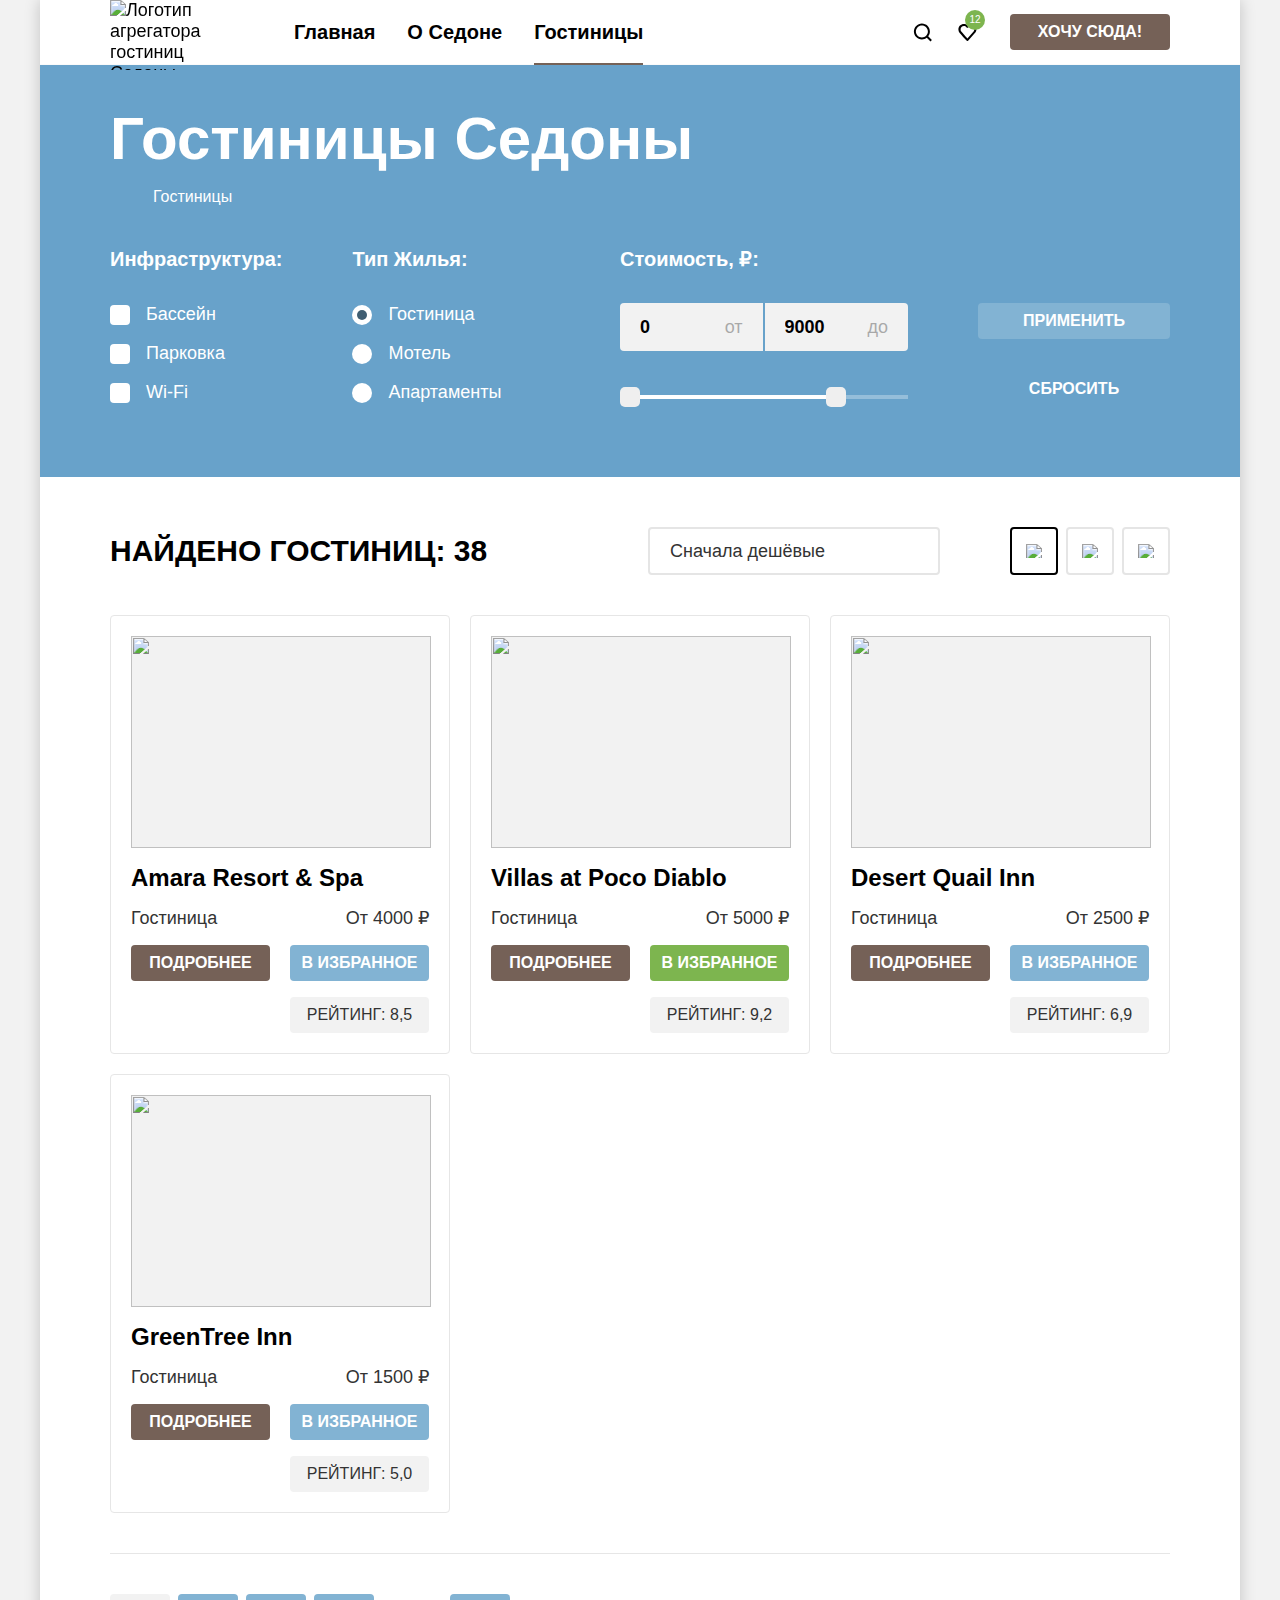
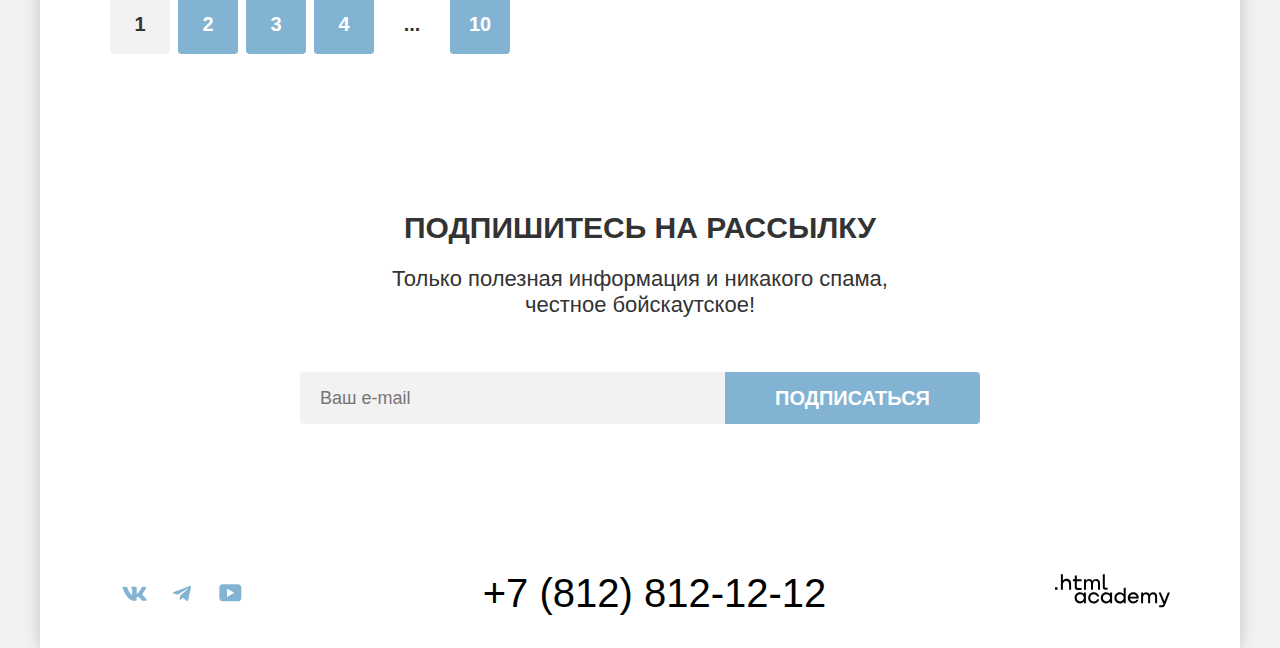
==== catalog.html @ 4d386580 "Add files via upload" ====
<!DOCTYPE html>
<html lang="ru">
  <head>
    <meta charset="utf-8">
    <title>HTML Academy: Седона</title>

    <link rel="icon" href="img/favicon"> <!-- 32×32 -->
    
    <link rel="stylesheet" href="style.css">
  </head>
  <body>

    <div class="page">

      <header class="page-header" data-test="header">

        <div class="container">
          <div class="line">

            <a class="logo link" href="#">
              <img class="logo-image" src="img/logo.svg" alt="Логотип агрегатора гостиниц Седоны." width="140" height="70">
            </a>

            <nav class="navigation">
              <ul class="navigation-list list navigation-list--menu">
                <li class="navigation-list__item">
                  <a class="navigation-list__link link" href="index.html">Главная</a>
                </li>
                <li class="navigation-list__item">
                  <a class="navigation-list__link link" href="index.html#advantages">О Седоне</a>
                </li>
                <li class="navigation-list__item">
                  <a class="navigation-list__link link is-current">Гостиницы</a>
                </li>
              </ul>
              <ul class="navigation-list list navigation-list--user">
                <li class="navigation-list__item">
                  <a class="navigation-list__link navigation-list__link--search link" href="#">
                    <svg xmlns="http://www.w3.org/2000/svg" width="21" height="20" fill="none" viewBox="0 0 21 20"><path fill="currentColor" d="m19.893 18.008-3.7-3.68c1-1.292 1.7-2.983 1.7-4.872 0-4.376-3.6-7.956-8-7.956s-8 3.68-8 8.055c0 4.376 3.6 7.956 8 7.956 1.8 0 3.5-.597 4.9-1.69l3.7 3.679 1.4-1.492Zm-10-2.486c-3.3 0-6-2.685-6-5.967 0-3.282 2.7-5.967 6-5.967s6 2.685 6 5.967c0 3.282-2.7 5.967-6 5.967Z"/></svg>
                    <span class="visually-hidden">
                      Поиск
                    </span>
                  </a>
                </li>
                <li class="navigation-list__item">
                  <a class="navigation-list__link navigation-list__link--favorite link" href="#">
                    <svg xmlns="http://www.w3.org/2000/svg" width="21" height="20" fill="none" viewBox="0 0 21 20"><path fill="currentColor" d="M10.293 19c-.3 0-.6-.1-.8-.4-5.4-6.1-6.7-7.5-7-7.9-.7-.9-1.1-2.1-1.1-3.3 0-3 2.4-5.4 5.5-5.4 1.3 0 2.5.5 3.5 1.3 1-.8 2.3-1.3 3.5-1.3 3 0 5.5 2.4 5.5 5.4 0 1.3-.5 2.5-1.3 3.4l-7 7.9c-.2.2-.4.3-.8.3Zm-6-9.5c.3.4 3.5 4 6.1 6.9l6.2-7c.5-.5.7-1.2.7-2 0-1.8-1.5-3.3-3.3-3.3-1 0-2 .5-2.7 1.3-.3.3-.6.4-.9.4-.3 0-.6-.2-.8-.4-.7-.8-1.7-1.3-2.7-1.3-1.8 0-3.3 1.5-3.3 3.3-.1.9.3 1.6.7 2.1-.1 0-.1 0 0 0Z"/></svg>
                    <span class="visually-hidden">
                      Избранное
                    </span>
                    <span class="count">12</span>
                  </a>
                </li>
              </ul>
              <div class="navigation-button">
                <a class="navigation-button__link button button--small button--color-primary" href="#modal">Хочу сюда!</a>
              </div>
            </nav>

          </div>
        </div>

      </header>

      <main class="inner-page" data-test="main">

        <section class="filter">

          <div class="container">
            <div class="line">

              <header class="filter-header">
                <h1 class="filter-header__title title">Гостиницы Седоны</h1>
                <ol class="filter-header__breadcrumbs breadcrumbs-list list">
                  <li class="breadcrumbs-list__item">
                    <a class="breadcrumbs-list__link breadcrumbs-list__link--home link" href="index.html">
                      <span class="visually-hidden">На главную</span>
                    </a>
                  </li>
                  <li class="breadcrumbs-list__item">
                    <a class="breadcrumbs-list__link link is-current">Гостиницы</a>
                  </li>
                </ol>
              </header>

              <form class="filter-form" action="https://echo.htmlacademy.ru/" method="post" data-test="filter">

                <fieldset class="filter-form__group filter-form__group--box">
                  <legend class="filter-form__title">Инфраструктура:</legend>
                  <ul class="filter-form__list list">
                    <li class="filter-form__item">
                      <label class="filter-form__label">
                        <input class="checkbox visually-hidden" type="checkbox" name="pool" checked>
                        <span class="checkbox-mark mark"></span>
                        <span class="checkbox-text">Бассейн</span>
                      </label>
                    </li>
                    <li class="filter-form__item">
                      <label class="filter-form__label">
                        <input class="checkbox visually-hidden" type="checkbox" name="parking" checked>
                        <span class="checkbox-mark mark"></span>
                        <span class="checkbox-text">Парковка</span>
                      </label>
                    </li>
                    <li class="filter-form__item">
                      <label class="filter-form__label">
                        <input class="checkbox visually-hidden" type="checkbox" name="wifi">
                        <span class="checkbox-mark mark"></span>
                        <span class="checkbox-text">Wi-Fi</span>
                      </label>
                    </li>
                  </ul>
                </fieldset>

                <fieldset class="filter-form__group filter-form__group--radio">
                  <legend class="filter-form__title">Тип Жилья:</legend>
                  <ul class="filter-form__list list">
                    <li class="filter-form__item">
                      <label class="filter-form__label">
                        <input class="radio visually-hidden" type="radio" name="hotel-type" value="hotel" checked>
                        <span class="radio-mark mark"></span>
                        <span class="radio-text">Гостиница</span>
                      </label>
                    </li>
                    <li class="filter-form__item">
                      <label class="filter-form__label">
                        <input class="radio visually-hidden" type="radio" name="hotel-type" value="motel">
                        <span class="radio-mark mark"></span>
                        <span class="radio-text">Мотель</span>
                      </label>
                    </li>
                    <li class="filter-form__item">
                      <label class="filter-form__label">
                        <input class="radio visually-hidden" type="radio" name="hotel-type" value="apartaments">
                        <span class="radio-mark mark"></span>
                        <span class="radio-text">Апартаменты</span>
                      </label>
                    </li>
                  </ul>
                </fieldset>

                <fieldset class="filter-form__group filter-form__group--price">
                  <legend class="filter-form__title">Стоимость, ₽:</legend>
                  <div class="filter-form__range range">
                    <div class="range-inputs">
                      <label class="range-inputs__label range-inputs__label--min">
                        <input class="input" type="text" name="min" value="0" placeholder="от">
                        <span>от</span>
                      </label>
                      <label class="range-inputs__label range-inputs__label--max">
                        <input class="input" type="text" name="max" value="9000">
                        <span>до</span>
                      </label>
                    </div>
                    <div class="range-scale">
                      <div class="range-scale__bar" style="left: 0; width: 226px;">
                        <button class="range-scale__toggle button range-scale__toggle--min" type="button">
                          <span class="visually-hidden">Изменить минимальную цену</span>
                        </button>
                        <button class="range-scale__toggle button range-scale__toggle--max" type="button">
                          <span class="visually-hidden">Изменить максимальную цену</span>
                        </button>
                      </div>
                    </div>
                  </div>
                </fieldset>

                <div class="filter-form__buttons">
                  <button class="submit button button--small button--color-accent" type="submit">Применить</button>
                  <button class="reset button button--small button--color-transparent" type="reset">Сбросить</button>
                </div>

              </form>

            </div>
          </div>

        </section>

        <section class="catalog" data-test="catalog">

          <div class="container">
            <div class="line">

              <header class="catalog-header">
                <h2 class="catalog-header__title title">Найдено гостиниц: <output>38</output></h2>
                <select class="catalog-header__sorting select" name="sorting" id="sorting">
                  <option value="cheap" label="Сначала дешёвые">Сначала дешёвые</option>
                  <option value="expensive" label="Сначала дорогие">Сначала дорогие</option>
                </select>
                <ul class="catalog-header__view view-list list">
                  <li class="view-list__item view-list__item--grid">
                    <a class="view-list__button is-current" href="#">
                      <img src="img/grid-mode.svg" alt="Сетка." width="16" height="14">
                      <span class="visually-hidden">Показать сетку</span>
                    </a>
                  </li>
                  <li class="view-list__item view-list__item--column">
                    <a class="view-list__button" href="#">
                      <img src="img/column-mode.svg" alt="Колонка." width="16" height="14">
                      <span class="visually-hidden">Показать колонку</span>
                    </a>
                  </li>
                  <li class="view-list__item view-list__item--listing">
                    <a class="view-list__button" href="#">
                      <img src="img/list-mode.svg" alt="Список." width="16" height="14">
                      <span class="visually-hidden">Показать список</span>
                    </a>
                  </li>
                </ul>
              </header>

              <ul class="catalog-product list">
                <li class="catalog-product__item">
                  <article class="catalog-product__card card">
                    <a class="card-link link" href="#">
                      <img class="card-link__image" src="img/hotel-1.jpg" alt="" width="300" height="212">
                      <h3 class="card-link__title title">Amara Resort & Spa</h3>
                    </a>
                    <div class="card-info">
                      <span class="card-info__text">Гостиница</span>
                      <b class="card-info__price">От 4000 ₽</b>
                    </div>
                    <div class="card-buttons">
                      <a class="card-buttons__link button button--small button--color-primary" href="#">Подробнее</a>
                      <button class="card-buttons__favorite button button--small button--color-accent">В избранное</button>
                      <div class="card-buttons__stars stars-4">
                      </div>
                      <span class="card-buttons__rating button">Рейтинг: 8,5</span>
                    </div>
                  </article>
                </li>
                <li class="catalog-product__item">
                  <article class="catalog-product__card card">
                    <a class="card-link link" href="#">
                      <img class="card-link__image" src="img/hotel-2.jpg" alt="" width="300" height="212">
                      <h3 class="card-link__title title">Villas at Poco Diablo</h3>
                    </a>
                    <div class="card-info">
                      <span class="card-info__text">Гостиница</span>
                      <b class="card-info__price">От 5000 ₽</b>
                    </div>
                    <div class="card-buttons">
                      <a class="card-buttons__link button button--small button--color-primary" href="#">Подробнее</a>
                      <button class="card-buttons__favorite button button--small button--color-accent is-current">В избранное</button>
                      <div class="card-buttons__stars stars-4">
                      </div>
                      <span class="card-buttons__rating button">Рейтинг: 9,2</span>
                    </div>
                  </article>
                </li>
                <li class="catalog-product__item">
                  <article class="catalog-product__card card">
                    <a class="card-link link" href="#">
                      <img class="card-link__image" src="img/hotel-3.jpg" alt="" width="300" height="212">
                      <h3 class="card-link__title title">Desert Quail Inn</h3>
                    </a>
                    <div class="card-info">
                      <span class="card-info__text">Гостиница</span>
                      <b class="card-info__price">От 2500 ₽</b>
                    </div>
                    <div class="card-buttons">
                      <a class="card-buttons__link button button--small button--color-primary" href="#">Подробнее</a>
                      <button class="card-buttons__favorite button button--small button--color-accent">В избранное</button>
                      <div class="card-buttons__stars stars-3">
                      </div>
                      <span class="card-buttons__rating button">Рейтинг: 6,9</span>
                    </div>
                  </article>
                </li>
                <li class="catalog-product__item">
                  <article class="catalog-product__card card">
                    <a class="card-link link" href="#">
                      <img class="card-link__image" src="img/hotel-4.jpg" alt="" width="300" height="212">
                      <h3 class="card-link__title title">GreenTree Inn</h3>
                    </a>
                    <div class="card-info">
                      <span class="card-info__text">Гостиница</span>
                      <b class="card-info__price">От 1500 ₽</b>
                    </div>
                    <div class="card-buttons">
                      <a class="card-buttons__link button button--small button--color-primary" href="#">Подробнее</a>
                      <button class="card-buttons__favorite button button--small button--color-accent">В избранное</button>
                      <div class="card-buttons__stars stars-2">
                      </div>
                      <span class="card-buttons__rating button">Рейтинг: 5,0</span>
                    </div>
                  </article>
                </li>
              </ul>

              <footer class="pagination">
                <ul class="pagination-list list">
                  <li class="pagination-list__item">
                    <a class="pagination-list__link button button--color-accent is-current">1</a>
                  </li>
                  <li class="pagination-list__item">
                    <a class="pagination-list__link button button--color-accent" href="#">2</a>
                  </li>
                  <li class="pagination-list__item">
                    <a class="pagination-list__link button button--color-accent" href="#">3</a>
                  </li>
                  <li class="pagination-list__item">
                    <a class="pagination-list__link button button--color-accent" href="#">4</a>
                  </li>
                  <li class="pagination-list__item">
                    <a class="pagination-list__link button button--color-accent is-more" href="#">...</a>
                  </li>
                  <li class="pagination-list__item">
                    <a class="pagination-list__link button button--color-accent" href="#">10</a>
                  </li>
                </ul>
              </footer>

            </div>
          </div>

        </section>

        <section class="subscribe" data-test="subscribe">

          <div class="container">
            <div class="line">

              <div class="wrapper-text">
                <div class="subscribe-text">
                  <h2 class="subscribe-text__title title section-title">Подпишитесь на рассылку</h2>
                  <p class="subscribe-text__description section-description">Только полезная информация и никакого спама,<span class="custom-br"></span>честное бойскаутское!</p>
                </div>
                <form class="subscribe-form" action="https://echo.htmlacademy.ru/" method="post">
                  <label class="subscribe-form__label">
                    <input class="subscribe-form__input input" type="email" name="email" placeholder="Ваш e-mail" required>
                  </label>
                  <button class="subscribe-form__button button button--big button--color-accent" type="submit">Подписаться</button>
                </form>
              </div>

            </div>
          </div>

        </section>

      </main>

      <footer class="page-footer" data-test="footer">

        <div class="container">
          <div class="line">

            <div class="social">
              <ul class="social-list list">
                <li class="social-list__item">
                  <a class="social-list__link link" href="#">
                    <svg xmlns="http://www.w3.org/2000/svg" width="25" height="15" fill="none" viewBox="0 0 25 15"><path fill="currentColor" fill-rule="evenodd" d="M24.116 1.804c.166-.546 0-.948-.795-.948h-2.625c-.668 0-.976.347-1.143.73 0 0-1.335 3.196-3.226 5.272-.612.602-.89.793-1.224.793-.167 0-.418-.19-.418-.738V1.804c0-.656-.184-.948-.74-.948H9.817c-.417 0-.668.304-.668.593 0 .621.946.765 1.043 2.513V7.76c0 .833-.153.984-.487.984-.89 0-3.055-3.21-4.34-6.885-.249-.715-.5-1.003-1.172-1.003H1.566c-.75 0-.9.347-.9.73 0 .682.89 4.07 4.145 8.551 2.17 3.06 5.225 4.72 8.008 4.72 1.67 0 1.875-.369 1.875-1.004V11.54c0-.737.158-.884.687-.884.39 0 1.057.192 2.615 1.667 1.78 1.75 2.073 2.533 3.075 2.533h2.625c.75 0 1.126-.368.91-1.096-.238-.724-1.088-1.775-2.215-3.022-.612-.71-1.53-1.475-1.809-1.858-.389-.49-.278-.71 0-1.147 0 0 3.2-4.426 3.533-5.929h.001Z" clip-rule="evenodd"/></svg>
                    <span class="visually-hidden">Вконтакте</span>
                  </a>
                </li>
                <li class="social-list__item">
                  <a class="social-list__link link" href="#">
                    <svg xmlns="http://www.w3.org/2000/svg" width="18" height="16" fill="none" viewBox="0 0 18 16"><path fill="currentColor" d="M16.785.956.84 7.104C-.248 7.541-.24 8.148.64 8.42l4.094 1.277 9.472-5.976c.448-.272.857-.126.52.173l-7.673 6.925H7.05l.002.001-.283 4.22c.414 0 .597-.19.829-.414l1.988-1.934 4.136 3.055c.762.42 1.31.205 1.5-.706l2.715-12.795c.278-1.114-.425-1.618-1.153-1.29Z"/></svg>
                    <span class="visually-hidden">Телеграм</span>
                  </a>
                </li>
                <li class="social-list__item">
                  <a class="social-list__link link" href="#">
                    <svg xmlns="http://www.w3.org/2000/svg" width="23" height="18" fill="none" viewBox="0 0 23 18"><path fill="currentColor" d="M18.94.356H3.507C1.647.356.333 1.95.333 3.756V13.85c0 1.913 1.314 3.506 3.174 3.506H19.16c1.642 0 3.174-1.593 3.174-3.4v-10.2c-.219-1.806-1.532-3.4-3.393-3.4ZM7.995 12.894V4.819l7.333 4.037-7.333 4.038Z"/></svg>
                    <span class="visually-hidden">Youtube</span>
                  </a>
                </li>
              </ul>
            </div>

            <div class="contacts">
              <address class="contacts-address">
                <a class="contacts-address__phone link" href="tel:+78128121212">+7 (812) 812-12-12</a>
              </address>
            </div>

            <div class="footer-logo">
              <a class="footer-logo__link link" href="https://htmlacademy.ru/" aria-label="Ссылка на сайт Академии.">
                <svg xmlns="http://www.w3.org/2000/svg" class="footer-logo__image" width="115" height="34" fill="none" viewBox="0 0 115 34"><path fill="currentColor" d="M0 13.256v2.6h2.5v-2.6H0Zm11.6-8.4c-1.6 0-2.8.7-3.6 1.7h-.1v-6.2h-2v15.5h2v-5.3c0-2.1 1.3-3.6 3.3-3.6 1.8 0 2.9 1.4 2.9 3.2v5.7h2v-6.1c.1-3-1.8-4.9-4.5-4.9Zm15 .3h-4.8v-3.7h-2v3.8h-1.9v2h1.9v6c0 1.7 1 2.7 2.7 2.7h4.1v-2h-3.7c-.7 0-1.1-.4-1.1-1.1v-5.7h4.8v-2Zm14.5-.2c-1.6 0-2.9.8-3.5 2.1h-.1c-.6-1.2-1.8-2.1-3.4-2.1-1.4 0-2.5.8-3.1 1.8h-.1v-1.6H29v10.6h2v-5.4c0-2 1-3.5 2.6-3.5 1.5 0 2.4 1 2.4 2.6v6.3h2v-5.6c0-2.4 1.4-3.3 2.6-3.3 1.5 0 2.4 1 2.4 2.6v6.3h2v-6.5c.1-2.5-1.4-4.3-3.9-4.3Zm6.7 8.1c0 1.7 1 2.7 2.8 2.7h2v-2h-1.7c-.7 0-1.1-.4-1.1-1.1V.356h-2v12.7Zm-18.9 7c-.9-1.1-2.2-1.8-3.9-1.8-3.1 0-5.4 2.3-5.4 5.6s2.3 5.6 5.4 5.6c1.8 0 3-.8 3.8-1.9h.1v1.6h2v-10.6h-2v1.5Zm-3.6 7.4c-2.2 0-3.6-1.6-3.6-3.6s1.4-3.6 3.6-3.6 3.6 1.6 3.6 3.6c0 1.9-1.4 3.6-3.6 3.6Zm18.9-5.1c-.5-2.4-2.6-4.1-5.4-4.1-3.4 0-5.6 2.5-5.6 5.6 0 3.1 2.2 5.6 5.6 5.6 2.8 0 4.9-1.8 5.4-4.2h-2.1c-.4 1.3-1.7 2.3-3.3 2.3-2.2 0-3.6-1.6-3.6-3.6s1.4-3.6 3.6-3.6c1.6 0 2.8 1 3.3 2.2h2.1v-.2Zm10.9-2.3c-.9-1.1-2.2-1.8-3.9-1.8-3.1 0-5.4 2.3-5.4 5.6s2.3 5.6 5.4 5.6c1.8 0 3-.8 3.8-1.9h.1v1.6h2v-10.6h-2v1.5Zm-3.6 7.4c-2.2 0-3.6-1.6-3.6-3.6s1.4-3.6 3.6-3.6 3.6 1.6 3.6 3.6c0 1.9-1.5 3.6-3.6 3.6Zm17.2-7.3c-.9-1.1-2.2-1.9-3.9-1.9-3.1 0-5.4 2.3-5.4 5.6s2.2 5.6 5.4 5.6c1.7 0 3-.8 3.8-1.8h.1v1.5h2v-15.4h-2v6.4Zm-3.6 7.3c-2.2 0-3.6-1.6-3.6-3.6s1.4-3.6 3.6-3.6 3.6 1.6 3.6 3.6c-.1 2-1.5 3.6-3.6 3.6Zm13.2-9.2c-3.3 0-5.5 2.5-5.5 5.6 0 3 2.1 5.6 5.5 5.6 2.5 0 4.5-1.3 5.2-3.6h-2.1c-.5 1-1.6 1.6-3 1.6-1.9 0-3.3-1.3-3.4-2.9h8.8c.2-3.6-2-6.3-5.5-6.3Zm0 1.9c1.7 0 3 1 3.3 2.6h-6.5c.3-1.5 1.5-2.6 3.2-2.6Zm19.9-1.9c-1.6 0-2.9.8-3.6 2h-.1c-.6-1.2-1.8-2-3.4-2-1.4 0-2.5.7-3.1 1.8v-1.5h-1.9v10.6h2v-5.4c0-2 1-3.4 2.6-3.5 1.5 0 2.4 1 2.4 2.6v6.3h2v-5.6c0-2.4 1.4-3.3 2.6-3.3 1.5 0 2.4 1 2.4 2.6v6.3h2v-6.5c.1-2.6-1.4-4.4-3.9-4.4Zm11.2 9.1-3.6-8.9h-2.2l4.8 11.6c-.3.9-.7 1.2-1.7 1.2h-2.5v2h2.5c1.8 0 2.8-.8 3.5-2.6l4.7-12.2h-2.1l-3.4 8.9Z"/></svg>
              </a>
            </div>

          </div>
        </div>

      </footer>
<div class="modal-container" id="modal">
        <div class="modal modal-search" data-test="modal">

          <section class="modal-content">
            <h2 class="modal-content__title section-title">Поиск гостиницы в Седоне</h2>
            <form class="modal-content__form" action="https://echo.htmlacademy.ru/" method="post">
              <div class="modal-content__field modal-content__field--date field-group">
                <label class="field-group__label" for="date-start">Дата Заезда:</label>
                <div class="field-group__input">
                  <input id="date-start" class="input input--date" type="text" name="date-start" placeholder="Укажите дату" value="27 апреля 2020">
                  <span class="alert alert--error">Мы не можем отправить вас в прошлое.</span>
                </div>
              </div>
              <div class="modal-content__field modal-content__field--date field-group">
                <label class="field-group__label" for="date-end">Дата Выезда:</label>
                <div class="field-group__input">
                  <input id="date-end" class="input input--date" type="text" name="date-end" placeholder="Укажите дату" value="1 сентября 2021">
                  <span class="alert">На эти даты есть свободные номера. Пока есть.</span>
                </div>
              </div>
              <div class="modal-content__field field-group">
                <label class="field-group__label" for="older">Взрослые:</label>
                <div class="field-group__input field-group__input--quantity">
                  <button class="quantity-button button quantity-button--less" type="button">
                    <span class="visually-hidden">Уменьшить количество взрослых</span>
                    <svg xmlns="http://www.w3.org/2000/svg" width="20" height="20" fill="none" viewBox="0 0 20 20"><path fill="currentColor" d="M3 9v2h14V9H3Z"/></svg>
                  </button>
                  <input id="older" class="modal-content__input input input--number" type="number" name="older" value="2" max="99">
                  <button class="quantity-button button quantity-button--more" type="button">
                    <span class="visually-hidden">Добавить взрослого</span>
                    <svg xmlns="http://www.w3.org/2000/svg" width="20" height="20" fill="none" viewBox="0 0 20 20"><path fill="currentColor" d="M17 9h-6V3H9v6H3v2h6v6h2v-6h6V9Z"/></svg>
                  </button>
                </div>
              </div>
              <div class="modal-content__field field-group">
                <div class="field-group__wrapper">
                  <label class="field-group__label" for="children">Дети:</label>
                  <span class="field-group__tooltip tooltip">
                    <button class="tooltip-button button" type="button" aria-labelledby="tooltip-label-date">
                      <svg xmlns="http://www.w3.org/2000/svg" width="26" height="26" fill="none" viewBox="0 0 26 26"><circle cx="13.22" cy="13" r="13" fill="#83B3D3"/><path fill="#fff" fill-rule="evenodd" d="M12.22 7h2v2h-2V7Zm2 12h-2v-9h2v9Z" clip-rule="evenodd"/></svg>
                    </button>
                    <span class="tooltip-text" role="tooltip" id="tooltip-label-date">Укажите количество детей, которые будут с вами, возраст которых от 6 до 18 лет. Дети до 6 лет размещаются бесплатно.</span>
                  </span>
                </div>
                <div class="field-group__input field-group__input--quantity">
                  <button class="quantity-button button quantity-button--less" type="button">
                    <span class="visually-hidden">Уменьшить количество детей</span>
                    <svg xmlns="http://www.w3.org/2000/svg" width="20" height="20" fill="none" viewBox="0 0 20 20"><path fill="currentColor" d="M3 9v2h14V9H3Z"/></svg>
                  </button>
                  <input id="children" class="modal-content__input input input--number" type="number" name="children" value="2" max="99">
                  <button class="quantity-button button quantity-button--more" type="button">
                    <span class="visually-hidden">Добавить ребёнка</span>
                    <svg xmlns="http://www.w3.org/2000/svg" width="20" height="20" fill="none" viewBox="0 0 20 20"><path fill="currentColor" d="M17 9h-6V3H9v6H3v2h6v6h2v-6h6V9Z"/></svg>
                  </button>
                </div>
              </div>
              <button class="modal-content__button button button--small button--color-accent">Найти</button>
            </form>
          </section>

          <button class="modal-close button">
            <span class="visually-hidden">Закрыть модальное окно</span>
            <svg xmlns="http://www.w3.org/2000/svg" width="20" height="20" fill="none" viewBox="0 0 20 20"><path fill="#000" d="M17.71 4.783 16.418 3.49 10.71 9.198 5.002 3.491 3.71 4.783l5.708 5.708-5.708 5.707 1.292 1.293 5.708-5.708 5.708 5.708 1.292-1.293-5.708-5.707 5.708-5.708Z"/></svg>
          </button>

        </div>
      </div>

    </div>

      
   </body>
</html>
---- style.css ----
@font-face {
  font-family: "PT-Sans";
  font-style: normal;
  font-weight: 400;
  src: url(fonts/ptsans-400.woff2);
  font-display: swap;
}
@font-face {
  font-family: "PT-Sans";
  font-style: normal;
  font-weight: 700;
  src: url(fonts/ptsans-700.woff2);
  font-display: swap;
}



*,
::before,
::after {
  box-sizing: border-box;
}

.link:focus-visible,
.button:focus-visible,
.filter-form__label:focus-within .mark,
.input:focus-visible,
.quantity-button:focus-visible svg {
  outline: 3px solid #83B3D3;
}

html, body {
  height: 100%;
}

body {
  display: flex;
  flex-direction: column;
  margin: 0;
  font-family: "PT-Sans", Helvetica, sans-serif;
  font-style: normal;
  font-size: 18px;
  font-weight: 400;
  line-height: 21px;
  color: #333;
  background-color: #f2f2f2;
}

.link {
  text-decoration: none;
  color: #000;
}

.link.is-current {
  pointer-events: none;
}

img {
  display: block;
}

.list {
  margin: 0;
  padding: 0;
  list-style: none;
}

.title {
  color: #000;
  margin: 0;
}

.section-title {
  font-size: 30px;
  line-height: 36px;
  text-transform: uppercase;
  margin-bottom: 20px;
}

.custom-br {
  display: block;
}

.button {
  display: inline-flex;
  justify-content: center;
  align-items: center;
  font-family: inherit;
  font-weight: 700;
  text-transform: uppercase;
  text-decoration: none;
  text-align: center;
  border-radius: 4px;
  padding-top: 8px;
  padding-bottom: 8px;
  border: 0;
  color: #fff;
  cursor: pointer;
}

.button--small {
  font-size: 16px;
  line-height: 20px;
}

.button--big {
  font-size: 20px;
  line-height: 36px;
  padding-left: 50px;
  padding-right: 50px;
}

.button--color-primary {
  background-color: #756157;
}

.button--color-primary:focus-visible {
  background-color: #615048;
}

.button--color-primary:hover {
  background-color: #615048;
}

.button--color-primary:active {
  background-color: #756157;
  color: rgba(255, 255, 255, .3);
}

.button--color-accent {
  background-color: #82B3D3;
}

.button--color-accent:focus-visible {
  background-color: #68A2CA;
}

.button--color-accent:hover {
  background-color: #68A2CA;
}

.button--color-accent:active {
  background-color: #82B3D3;
  color: rgba(255, 255, 255, .3);
}

.button:disabled {
  background-color: #e5e5e5;
}

.input,
.select {
  font-family: inherit;
  font-style: normal;
  font-size: 18px;
  padding: 0 20px;
}

.input {
  border: 0;
  border-radius: 4px;
  background-color: #f2f2f2;
}

.input:focus-visible {
  background-color: #e6e6e6;
}

.input:hover {
  background-color: #e6e6e6;
}

.select {
  appearance: none;
  height: 48px;
  min-width: 292px;
  padding-right: 52px;
  border: 2px solid #e5e5e5;
  border-radius: 4px;
  background-color: transparent;
  background-image: url("img/arrow-down.svg");
  background-repeat: no-repeat;
  background-position: calc(100% - 20px) center;
  color: #333;
}

.visually-hidden {
  position: absolute;
  width: 1px;
  height: 1px;
  margin: -1px;
  padding: 0;
  overflow: hidden;
  border: 0;
  clip: rect(0 0 0 0);
}

.page {
  width: 1200px;
  margin: 0 auto;
  box-shadow: 0 0 15px 0 rgba(0, 0, 0, 0.20);
}

.main-page, .inner-page {
  flex-grow: 1;
}

.container {
  width: 1090px;
  margin: 0 auto;
  padding: 0 15px;
}

.line {
  display: flex;
  flex-direction: column;
}

.page-header, .main-page,
.inner-page, .page-footer {
  background-color: #fff;
}

.page-header {
  position: sticky;
  top: 0;
  z-index: 1;
  border-bottom: 1px solid #fafafa;
}

.wrapper-text {
  width: 680px;
  margin: auto;
  padding: 70px 0;
  text-align: center;
}

.section-description {
  font-size: 22px;
  line-height: 26px;
  margin: 0;
}



.page-header .line {
  flex-direction: row;
}

.logo {
  flex: 0 0 140px;
  height: 64px;
  margin-right: 28px;
  z-index: 1;
}

.navigation {
  display: flex;
  flex: 1 1 auto;
}

.navigation-list {
  display: flex;
  flex-wrap: wrap;
}

.navigation-list__link {
  display: block;
  position: relative;
  padding: 20px 16px;
  font-size: 20px;
  font-weight: 700;
  line-height: 24px;
}

.navigation-list--menu .link::after {
  content: "";
  display: block;
  position: absolute;
  left: 0;
  right: 0;
  bottom: -1px;
  height: 2px;
  margin: 0 16px;
  background-color: transparent;
  z-index: 1;
}

.navigation-list__link:hover {
  color: #756257;
}

 .navigation-list--menu .link:hover::after {
  background-color: #756257;
}

.navigation-list__link.is-current::after {
  background-color: #756257;
}

.navigation-list--user {
  justify-content: flex-end;
  flex: 1 0 135px;
  max-width: 135px;
  margin-right: 20px;
  margin-left: auto;
}

.navigation-list--user .navigation-list__link {
  display: inline-flex;
  padding: 22px 12px;
}

.navigation-list__link--search:hover,
.navigation-list__link--favorite:hover {
  color: #615048;
}

.navigation-list__link--search:active,
.navigation-list__link--favorite:active {
  color: rgba(117, 97, 87, 0.3);
}

.count {
  position: absolute;
  top: 10px;
  left: 20px;
  min-width: 20px;
  height: 20px;
  font-size: 10px;
  line-height: 20px;
  font-weight: 400;
  text-align: center;
  padding: 0 2px;
  color: #fff;
  background-color: #7db54f;
  border-radius: 20px;
  white-space: nowrap;
  text-overflow: ellipsis;
  overflow: hidden;
}

.navigation-button {
  display: flex;
  flex-direction: column;
  flex: 0 0 160px;
  gap: 14px;
  padding: 14px 0;
}
.navigation-button__link {
  width: 160px;
}



.hero {
  position: relative;
}

.hero::after {
  content: "";
  display: block;
  position: absolute;
  bottom: 0;
  height: 57px;
  width: 100%;
  background-image: url("img/divider.svg");
}

.hero-welcome {
  padding-top: 50px;
  padding-bottom: 82px;
}

.hero-welcome {
  background-color: #81B3D3;
  background-image: url("img/hero-bg.jpg");
  background-size: cover;
  background-position: center;
  background-repeat: no-repeat;
}

.hero-welcome__img {
  margin: 0 auto;
}



.advantages-text {
  margin-bottom: 20px;
}

.advantages-text__title {
  margin-bottom: 25px;
}

.advantages-grid__list {
  display: grid;
  grid-template-columns: repeat(3, 400px);
}

.advantages-grid__item {
  background-color: rgba(131, 179, 211, 0.12);
}

.advantages-grid__item:nth-child(4n+3) {
  background-color: rgba(131, 179, 211, 0.20);
}

.advantages-grid__item .wrapper {
  width: 230px;
  text-align: center;
}

.advantages-grid__text {
  display: flex;
  justify-content: center;
  align-items: center;
  width: 400px;
  min-height: 385px;
  height: 100%;
  padding: 75px 0;
}

.advantages-grid__title {
  font-size: 24px;
  line-height: 28px;
  text-transform: uppercase;
  margin-bottom: 30px;
}

.advantages-grid__description {
  margin: 0;
}

.advantages-grid__description::before {
  content: "";
  display: block;
  position: relative;
  height: 2px;
  width: 60px;
  margin: 30px auto;
  background-color: #000;
  opacity: .3;
}

.advantages-grid__item--image {
  grid-column: 1 / -1;
  display: flex;
  flex-wrap: wrap;
  background-color: #82B3D3;
  color: #fff;
}

.advantages-grid__item--reverse {
  flex-direction: row-reverse;
}

.advantages-grid__item--image .advantages-grid__title {
  color: #fff;
}

.advantages-grid__item--image .advantages-grid__description::before {
  background-color: #fff;
}

.advantages-grid__item--image img {
  object-fit: cover;
  margin: auto 0;
  min-height: 100%;
}



.advantages-slogan .wrapper-text {
  padding: 64px 0;
}



.advantages-service__list {
  display: grid;
  grid-template-columns: repeat(3, 400px);
}

.advantages-service__content {
  display: flex;
  justify-content: center;
  align-items: center;
  width: 400px;
  min-height: 385px;
  height: 100%;
  padding: 75px 0;
}

.advantages-service__item .wrapper {
  width: 230px;
  text-align: center;
}

.advantages-service__item {
  background-color: rgba(131, 179, 211, 0.12);
}

.advantages-service__item:nth-child(even) {
  background-color: #fff;
}

.advantages-service__image {
  margin: auto;
  margin-bottom: 30px;
}

.advantages-service__title {
  font-size: 24px;
  line-height: 28px;
  text-transform: uppercase;
  margin-bottom: 30px;
}

.advantages-service__text {
  margin: 0;
}



.search .wrapper-text {
  padding: 96px 0;
}

.search-text__description {
  margin-bottom: 54px;
}



.subscribe {
  background-color: #68A2CA;
  background-image: url("img/subscribe-bg.jpg");
  background-size: cover;
  background-position: center;
  background-repeat: no-repeat;
  color: #fff;
}

.subscribe .wrapper-text {
  padding: 96px 0 104px;
}

.subscribe-text__title {
  color: #fff;
}

.subscribe-text__description {
  margin-bottom: 54px;
}

.subscribe-form {
  display: flex;
}

.subscribe-form__label {
  flex-grow: 1;
}

.subscribe-form__input {
  width: 100%;
  height: 100%;
  font-size: 18px;
  border-top-right-radius: 0;
  border-bottom-right-radius: 0;
}

.subscribe-form__button {
  max-width: 370px;
  border-top-left-radius: 0;
  border-bottom-left-radius: 0;
}

.inner-page .subscribe {
  background-color: #fff;
  background-image: none;
  color: #333;
}

.inner-page .subscribe-text__title {
  color: #333;
}



.page-footer {
  padding: 40px 0 30px;
}

.page-footer .line {
  flex-direction: row;
  justify-content: space-between;
  align-items: center;
}

.social {
  flex: 0 0 144px;
}

.social-list {
  display: flex;
  flex-wrap: wrap;
  max-width: 150px;
}

.social-list__link {
  display: flex;
  justify-content: center;
  align-items: center;
  width: 48px;
  height: 40px;
  background-color: #fff;
  color: #83B3D3;
}

.social-list__link:hover {
  color: #68A2CA;
}

.social-list__link:focus-visible {
  color: #68A2CA;
}

.social-list__link:active {
  color: rgba(104, 162, 202, 0.3);
}

.contacts-address {
  display: flex;
  flex-direction: column;
  text-align: center;
  padding: 0 15px;
}

.contacts-address__phone {
  font-size: 40px;
  font-style: normal;
  line-height: 50px;
}

.contacts-address__phone:not(:last-child) {
  margin-bottom: 10px;
}

.contacts-address__phone:hover,
.footer-logo__link:hover {
  color: #756157;
}

.contacts-address__phone:focus-visible,
.footer-logo__link:focus-visible {
  color: #756157;
}

.contacts-address__phone:active,
.footer-logo__link:active {
  color: rgba(117, 97, 87, 0.3);
}



.filter {
  padding: 35px 0 70px;
  background-color: #68A2CA;
  background-image: url("img/filter-bg.jpg");
  background-size: cover;
  background-position: center;
  background-repeat: no-repeat;
  color: #fff;
}

.filter .line {
  align-items: stretch;
}

.filter-header {
  margin-bottom: 40px;
}

.filter-header__title {
  font-size: 60px;
  line-height: 78px;
  margin-bottom: 8px;
  color: #fff;
}

.filter-header__breadcrumbs {
  display: flex;
  align-items: center;
}

/* BREADCRUMBS */

.breadcrumbs-list__item {
  display: flex;
  align-items: center;
  /* margin-right: 28px; */
}

.breadcrumbs-list__item:not(:last-child)::after {
  content: "";
  display: block;
  position: relative;
  height: 21px;
  width: 8px;
  margin: 0 11px;
  background-image: url("img/arrow-right.svg");
  background-repeat: no-repeat;
  background-position: center;
}

.breadcrumbs-list__link {
  font-size: 16px;
  color: inherit;
}

.breadcrumbs-list__link--home {
  height: 21px;
  width: 13px;
  background-image: url("img/breadcrumbs-home.svg");
  background-repeat: no-repeat;
  background-position: center;
}

.breadcrumbs-list__link:hover {
  opacity: 0.6;
}

.breadcrumbs-list__link:active {
  opacity: 0.3;
}



.filter-form {
  display: flex;
  flex-wrap: wrap;
  gap: 70px;
}

.filter-form__group {
  display: flex;
  flex: 0 1 150px;
  margin: 0;
  padding: 0;
  border: 0;
}

.filter-form__title {
  font-size: 20px;
  font-weight: 700;
  line-height: 24px;
  padding: 0;
  margin-bottom: 32px;
}

.filter-form__item:not(:last-child) {
  margin-bottom: 16px;
}

.filter-form__label {
  display: flex;
  /* align-items: center; */
  gap: 16px;
  line-height: 23px;
  cursor: pointer;
}

.mark {
  flex: 0 0 20px;
  display: inline-flex;
  position: relative;
  width: 20px;
  height: 20px;
  margin-top: 2px;
  background-color: #fff;
}

.checkbox-mark {
  border-radius: 4px;
}

.checkbox:checked + .checkbox-mark {
  background-image: url("img/checked.svg");
  background-repeat: no-repeat;
  background-position: center;
}

.filter-form__label:hover {
  opacity: .6;
}

.filter-form__label:active {
  opacity: .3;
}

.radio-mark {
  border-radius: 50%;
}

.radio-mark::before {
  content: "";
  position: absolute;
  left: 50%;
  top: 50%;
  transform: translate(-50%, -50%);
  width: 10px;
  height: 10px;
  border-radius: 50%;
  background-color: transparent;
}

.radio:checked + .radio-mark::before {
  background-color: #3F5E72;
}

.filter-form__group--price {
  flex-basis: 288px;
  margin-left: auto;
}

.filter-form__range {
  display: flex;
  flex-direction: column;
}

.range-inputs {
  display: flex;
  gap: 2px;
  margin-bottom: 44px;
}

.range-inputs__label {
  display: flex;
  align-items: center;
  padding: 12px 20px;
  background-color: #f2f2f2;
}

.range-inputs__label--min {
  border-top-left-radius: 4px;
  border-bottom-left-radius: 4px;
}

.range-inputs__label--max {
  border-top-right-radius: 4px;
  border-bottom-right-radius: 4px;
}

.range-inputs__label span {
  text-align: right;
  color: #000;
  opacity: 0.3;
}

.range-inputs__label .input {
  width: 100%;
  font-weight: 700;
  line-height: 24px;
  padding: 0;
  margin-right: 12px;
  border-radius: 0;
  background-color: transparent;
}

.range-inputs__label .input:focus-visible {
  outline: none;
}

.range-inputs__label:focus-within {
  background-color: #e6e6e6;
  outline: 3px solid #83B3D3;
}

.range-inputs__label:hover {
  background-color: #e6e6e6;
}

.range-scale {
  background-color: rgba(255, 255, 255, .3);
}

.range-scale__bar {
  position: relative;
  height: 4px;
  background-color: #fff;
}

.range-scale__toggle {
  position: absolute;
  width: 20px;
  height: 20px;
  top: -8px;
  border-radius: 5px;
}

.range-scale__toggle--min {
  left: 0;
}

.range-scale__toggle--max {
  right: 0;
}

.range-scale__toggle:active {
  outline: 3px solid #83B3D3;
}

.filter-form__buttons {
  display: flex;
  flex-wrap: wrap;
  flex-direction: column;
  /* justify-content: flex-end; */
  margin-top: 56px;
}

.filter-form__buttons .button {
  width: 192px;
}

.submit {
  margin-bottom: 32px;
}

.button--color-transparent {
  background-color: transparent;
}

.button--color-transparent:hover {
  color: rgba(255, 255, 255, .3);
}

.button--color-transparent:active {
  color: rgba(255, 255, 255, .3);
}

/* CATALOG-HEADER */

.catalog-header {
  display: flex;
  align-items: center;
  margin-bottom: 40px;
}

.catalog-header__title {
  font-size: 30px;
  line-height: 36px;
  text-transform: uppercase;
  margin-right: auto;
}

.catalog-header__sorting {
  margin-right: 70px;
}

.catalog-header__sorting:hover {
  border-color: #68A2CA;
}

.catalog-header__sorting:focus-visible {
  outline: #68a2ca;
  border: 2px solid #68a2ca;
}

.catalog-header__sorting:disabled {
  color: rgba(0, 0, 0, 0.3);
  border-color: rgba(0, 0, 0, 0.3);
}

.view-list {
  display: flex;
  flex-wrap: wrap;
  gap: 8px;
  flex: 1 0 160px;
  max-width: 160px;
}

.view-list__item {
  display: flex;
  flex-wrap: wrap;
}

.view-list__button {
  display: flex;
  padding: 15px 14px;
  border: 2px solid #e5e5e5;
  border-radius: 4px;
  background-color: transparent;
  color: #000;
  cursor: pointer;
}

.view-list__button.is-current {
  border-color: #000;
}

.view-list__button:hover {
  border-color: #000;
}

.view-list__button:focus-visible {
  outline: 2px #68a2ca;
  border-color: #68A2CA;
}

.view-list__button:active {
  border-color: #000;
}

/* PRODUCT */

.catalog {
  padding: 50px 0 60px;
}

.catalog-product {
  display: grid;
  grid-template-columns: repeat(3, 340px);
  gap: 20px;
  margin-bottom: 40px;
  padding-bottom: 40px;
  border-bottom: 1px solid #e6e6e6;
}

.card {
  display: flex;
  flex-direction: column;
  flex-grow: 1;
  height: 100%;
  padding: 20px;
  border: 1px solid #e6e6e6;
  border-radius: 4px;
}

.card-link {
  display: block;
  margin-bottom: 16px;
}

.card-link__image {
  margin-bottom: 16px;
	object-fit: contain;
  background-color: #f2f2f2;
}

.card-link__title {
  font-size: 24px;
  line-height: 28px;
}

.card-info {
  display: flex;
  justify-content: space-between;
  margin-bottom: 16px;
}

.card-info__text {
  flex-grow: 1;
  margin-right: 20px;
}

.card-info__price {
  max-width: 139px;
  font-weight: 400;
  text-align: right;
}

.card-buttons {
  display: grid;
  grid-template-columns: repeat(2, 1fr);
  column-gap: 20px;
  row-gap: 16px;
  margin-top: auto;
}

.card-buttons__favorite.is-current {
  background-color: #7DB54F;
}

.card-buttons__favorite.is-current:hover {
  background-color: #6C9E42;
}

.card-buttons__favorite.is-current:focus-visible {
  background-color: #6C9E42;
}

.card-buttons__favorite.is-current:active {
  background-color: #7DB54F;
}

.card-buttons__stars {
  background-image: url("img/star.svg");
  background-repeat: repeat-x;
  background-position: left center;
}

.stars-4 {
  width: 90px;
}

.stars-3 {
  width: 66px;
}

.stars-2 {
  width: 42px;
}

.card-buttons__rating {
  font-size: 16px;
  font-weight: 400;
  line-height: 20px;
  background-color: #F2F2F2;
  color: inherit;
  cursor: default;
}

/* PAGINATION */

.pagination-list {
  display: flex;
  flex-wrap: wrap;
  gap: 8px;
}

.pagination-list__link {
  font-size: 20px;
  line-height: 36px;
  min-width: 60px;
  padding: 12px;
  background-color: #82B3D3;
}

.pagination-list__link.is-current,
.pagination-list__link.is-more {
  color: inherit;
  cursor: default;
}

.pagination-list__link.is-more {
  background-color: #fff;
}
.pagination-list__link.is-current {
  background-color: #F2F2F2;
}



.modal-container {
  position: fixed;
  top: 0;
  left: 0;
  width: 100%;
  height: 100%;
  background-color: rgba(242, 242, 242, 0.80);
  z-index: 2;
  display: none;
}

.modal-container--show {
  display: flex;
}

.modal {
  max-height: 100%;
  position: relative;
  margin: auto;
  padding: 64px 70px;
  border-radius: 30px;
  background-color: #ffffff;
  box-shadow: 0 25px 50px 0 rgba(0, 0, 0, 0.15);
  overflow: auto;
}

.modal::-webkit-scrollbar {
  height: 0;
  width: 0;
  background: transparent;
}

.modal-search {
  width: 717px;
}

.modal-close {
  position: absolute;
  top: 64px;
  right: 52px;
  padding: 16px;
  border-radius: 50%;
  background-color: #f2f2f2;
}

.modal-close:focus-visible {
  background-color: #e6e6e6;
}

.modal-close:hover {
  background-color: #e6e6e6;
}

.modal-close:active {
  background-color: #e6e6e6;
}
.modal-close:active svg {
  opacity: .3;
}

.modal-content__title {
  margin: 0;
  margin-bottom: 64px;
  padding-right: 40px;
}

.modal-content__form {
  display: grid;
  grid-template-columns: repeat(2, 1fr);
  column-gap: 83px;
  row-gap: 23px;
}

.field-group {
  display: grid;
  grid-template-columns: 137px 1fr;
  position: relative;
}

.modal-content__field--date {
  grid-column: 1 / -1;
}

.field-group__label {
  display: block;
  padding: 12px 0;
  font-size: 20px;
  font-weight: 700;
  line-height: 24px;
  color: #000;
}

.field-group__input {
  display: flex;
  flex-direction: column;
  flex-wrap: wrap;
  position: relative;
}

.field-group__input .input {
  max-width: 440px;
  height: 48px;
  font-weight: 700;
}

.field-group__input .input--date {
  width: 100%;
  background-image: url("img/date.svg");
  background-repeat: no-repeat;
  background-position: center right 20px;
  padding-right: 60px;
}

.field-group__input .input--number {
  width: 30px;
  padding: 0;
  text-align: center;
  border-radius: 0;
}

.input--number::-webkit-outer-spin-button,
.input--number::-webkit-inner-spin-button {
  -webkit-appearance: none;
  margin: 0;
}

.input[type=number] {
  -moz-appearance: textfield;
}

.field-group__input--quantity {
  flex-direction: row;
}

.quantity-button {
  position: relative;
  padding: 0;
  width: 40px;
  height: 48px;
  border-radius: 0;
  background-color: #f2f2f2;
  color: #756157;
}

.quantity-button--less {
  border-top-left-radius: 4px;
  border-bottom-left-radius: 4px;
}

.quantity-button--more {
  border-top-right-radius: 4px;
  border-bottom-right-radius: 4px;
}

.quantity-button svg {
  opacity: .3;
}

.quantity-button:focus-visible {
  outline: none;
}

.quantity-button:focus-visible svg {
  border-radius: 4px;
  color: #000;
  opacity: 1;
}

.quantity-button:hover svg {
  color: #000;
  opacity: 1;
}

.quantity-button:active svg {
  color: #000;
  opacity: .2;
}

.alert {
  font-size: 16px;
  font-weight: 400;
  line-height: 21px;
  margin-top: 4px;
  margin-left: 20px;
}

.alert--error {
  color: #FF5757;
}

.modal-content__button {
  grid-column: 1 / -1;
  padding-top: 18px;
  padding-bottom: 18px;
  margin-top: 25px;
  font-size: 20px;
  line-height: 24px;
  border-radius: 10px;
}



.tooltip {
  position: relative;
  width: 26px;
  height: 26px;
  margin: 0 10px;
}

.field-group__wrapper {
  display: flex;
  flex-wrap: wrap;
  align-items: center;
  position: relative;
}

.tooltip-button {
  display: inline-flex;
  border: 0;
  padding: 0;
  margin: 0;
  background: transparent;
}

.tooltip-button:hover + .tooltip-text,
.tooltip-button:focus + .tooltip-text {
  display: block;
}

.tooltip-text {
  position: absolute;
  top: 100%;
  left: 50%;
  transform: translateX(-50%);
  width: 256px;
  padding: 15px 18px 18px 22px;
  margin-top: 15px;
  font-size: 16px;
  line-height: 20px;
  border-radius: 10px;
  background-color: #333;
  color: #fff;
  display: none;
}

.tooltip-text::before {
  content: "";
  display: block;
  width: 19px;
  height: 9px;
  position: absolute;
  bottom: 100%;
  left: 0;
  right: 0;
  margin: 0 auto;
  background-image: url("img/tooltip-arrow.svg");
}

.modal-container {
  position: fixed;
  top: 0;
  left: 0;
  width: 100%;
  height: 100%;
  background-color: rgba(242, 242, 242, 0.80);
  z-index: 2;
  display: none;
}

.modal-container--show {
  display: flex;
}

.modal {
  max-height: 100%;
  position: relative;
  margin: auto;
  padding: 64px 70px;
  border-radius: 30px;
  background-color: #ffffff;
  box-shadow: 0 25px 50px 0 rgba(0, 0, 0, 0.15);
  overflow: auto;
}

.modal::-webkit-scrollbar {
  height: 0;
  width: 0;
  background: transparent;
}

.modal-search {
  width: 717px;
}

.modal-close {
  position: absolute;
  top: 64px;
  right: 52px;
  padding: 16px;
  border-radius: 50%;
  background-color: #f2f2f2;
}

.modal-close:focus-visible {
  background-color: #e6e6e6;
}

.modal-close:hover {
  background-color: #e6e6e6;
}

.modal-close:active {
  background-color: #e6e6e6;
}
.modal-close:active svg {
  opacity: .3;
}

.modal-content__title {
  margin: 0;
  margin-bottom: 64px;
  padding-right: 40px;
}

.modal-content__form {
  display: grid;
  grid-template-columns: repeat(2, 1fr);
  column-gap: 83px;
  row-gap: 23px;
}

.field-group {
  display: grid;
  grid-template-columns: 137px 1fr;
  position: relative;
}

.modal-content__field--date {
  grid-column: 1 / -1;
}

.field-group__label {
  display: block;
  padding: 12px 0;
  font-size: 20px;
  font-weight: 700;
  line-height: 24px;
  color: #000;
}

.field-group__input {
  display: flex;
  flex-direction: column;
  flex-wrap: wrap;
  position: relative;
}

.field-group__input .input {
  max-width: 440px;
  height: 48px;
  font-weight: 700;
}

.field-group__input .input--date {
  width: 100%;
  background-image: url("img/date.svg");
  background-repeat: no-repeat;
  background-position: center right 20px;
  padding-right: 60px;
}

.field-group__input .input--number {
  width: 30px;
  padding: 0;
  text-align: center;
  border-radius: 0;
}

.input--number::-webkit-outer-spin-button,
.input--number::-webkit-inner-spin-button {
  -webkit-appearance: none;
  margin: 0;
}

.input[type=number] {
  -moz-appearance: textfield;
}

.field-group__input--quantity {
  flex-direction: row;
}

.quantity-button {
  position: relative;
  padding: 0;
  width: 40px;
  height: 48px;
  border-radius: 0;
  background-color: #f2f2f2;
  color: #756157;
}

.quantity-button--less {
  border-top-left-radius: 4px;
  border-bottom-left-radius: 4px;
}

.quantity-button--more {
  border-top-right-radius: 4px;
  border-bottom-right-radius: 4px;
}

.quantity-button svg {
  opacity: .3;
}

.quantity-button:focus-visible {
  outline: none;
}

.quantity-button:focus-visible svg {
  border-radius: 4px;
  color: #000;
  opacity: 1;
}

.quantity-button:hover svg {
  color: #000;
  opacity: 1;
}

.quantity-button:active svg {
  color: #000;
  opacity: .2;
}

.alert {
  font-size: 16px;
  font-weight: 400;
  line-height: 21px;
  margin-top: 4px;
  margin-left: 20px;
}

.alert--error {
  color: #FF5757;
}

.modal-content__button {
  grid-column: 1 / -1;
  padding-top: 18px;
  padding-bottom: 18px;
  margin-top: 25px;
  font-size: 20px;
  line-height: 24px;
  border-radius: 10px;
}



.tooltip {
  position: relative;
  width: 26px;
  height: 26px;
  margin: 0 10px;
}

.field-group__wrapper {
  display: flex;
  flex-wrap: wrap; 
  align-items: center;
  position: relative;
}

.tooltip-button {
  display: inline-flex;
  border: 0;
  padding: 0;
  margin: 0;
  background: transparent;
}

.tooltip-button:hover + .tooltip-text,
.tooltip-button:focus + .tooltip-text {
  display: block;
}

.tooltip-text {
  position: absolute;
  top: 100%;
  left: 50%;
  transform: translateX(-50%);
  width: 256px;
  padding: 15px 18px 18px 22px;
  margin-top: 15px;
  font-size: 16px;
  line-height: 20px;
  border-radius: 10px;
  background-color: #333;
  color: #fff;
  display: none;
}

.tooltip-text::before {
  content: "";
  display: block;
  width: 19px;
  height: 9px;
  position: absolute;
  bottom: 100%;
  left: 0;
  right: 0;
  margin: 0 auto;
  background-image: url("img/tooltip-arrow.svg");
}
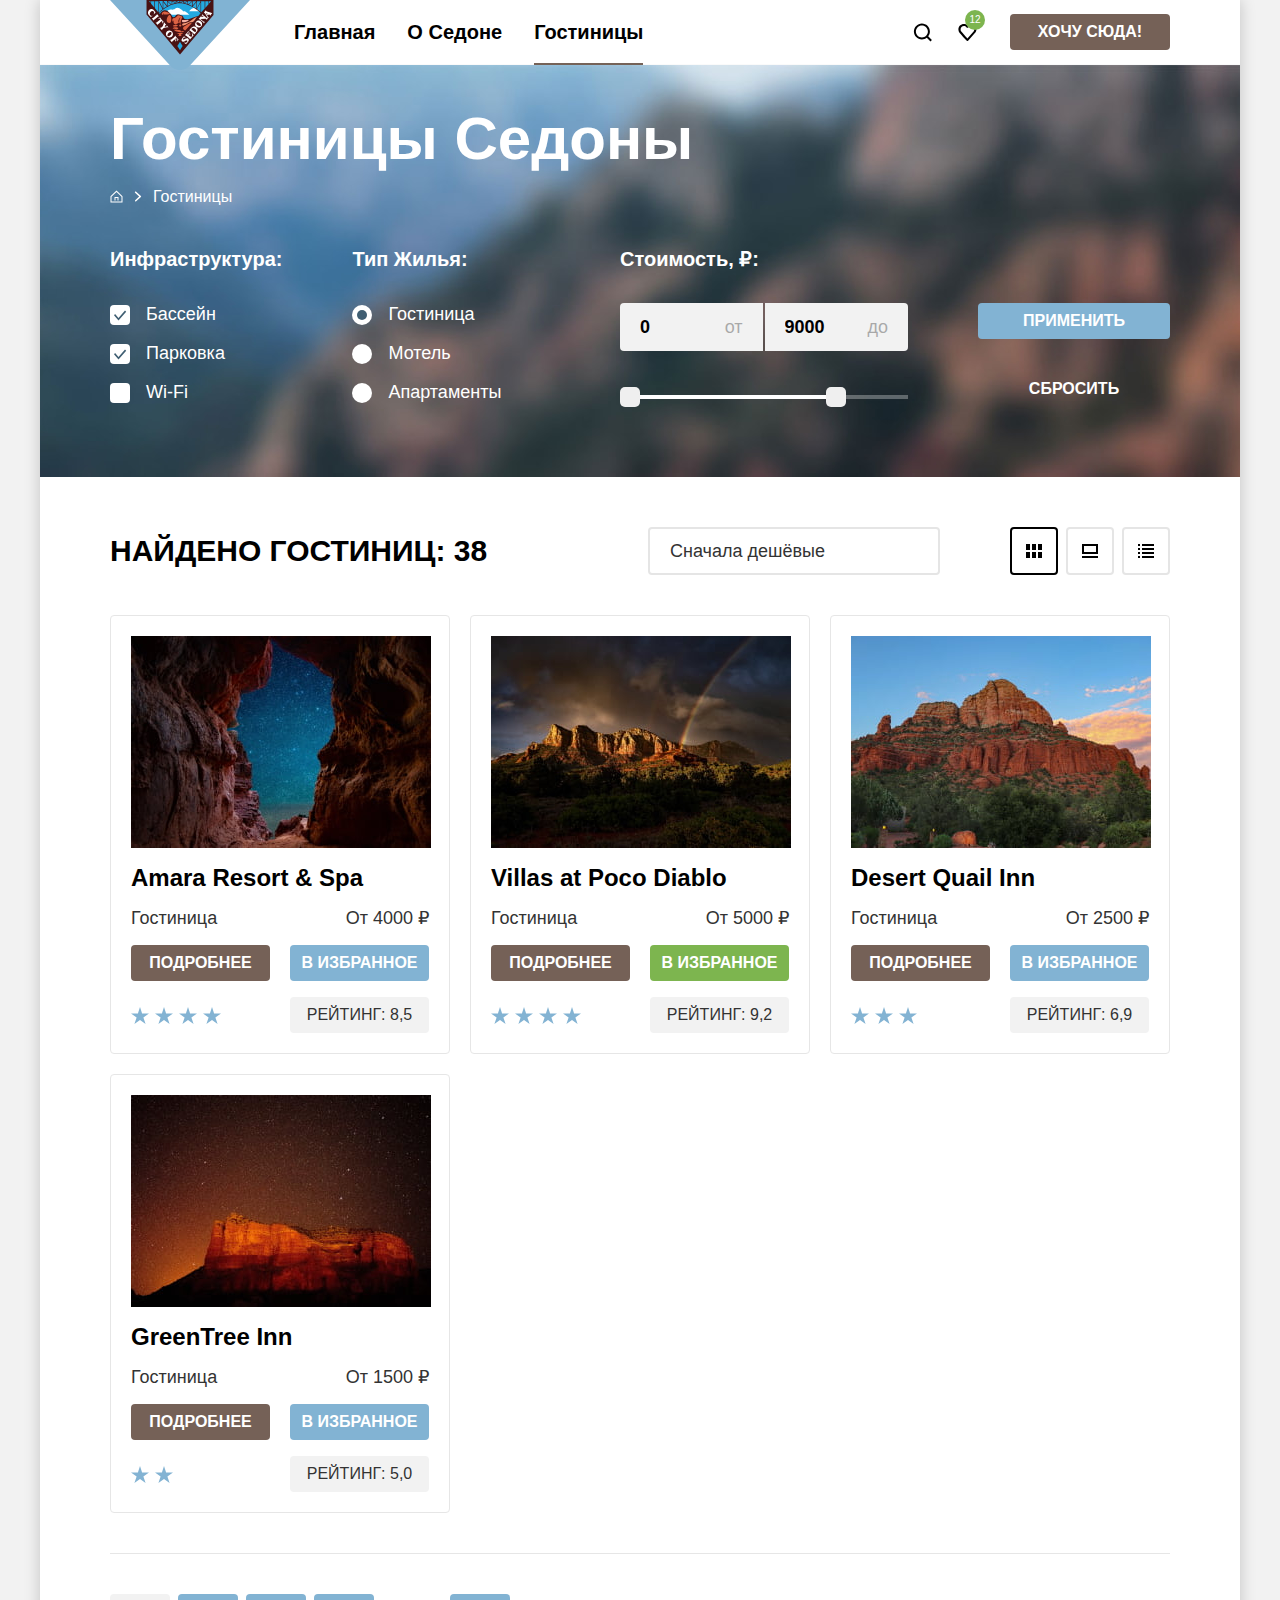
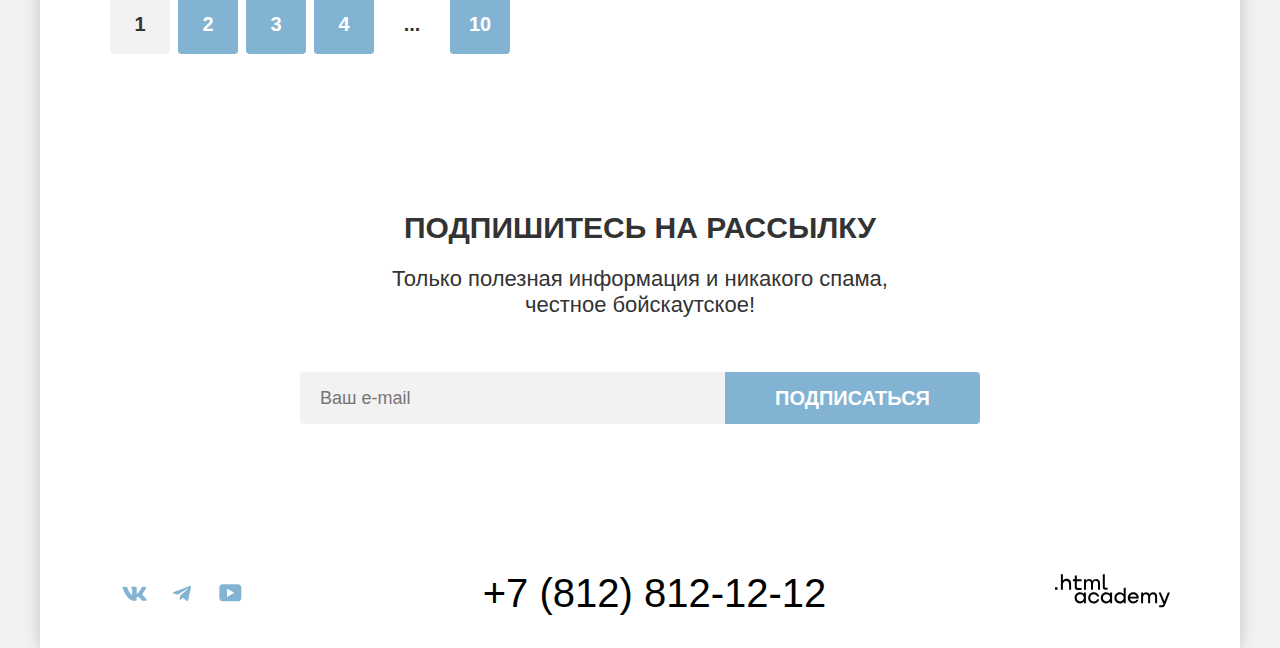
==== commit a282f3bc: "Merge pull request #5 from KindAboba228/master" ====
--- a/catalog.html
+++ b/catalog.html
@@ -4,7 +4,7 @@
     <meta charset="utf-8">
     <title>HTML Academy: Седона</title>
 
-    <link rel="icon" href="img/favicon"> <!-- 32×32 -->
+    <link rel="icon" href="img/favicon"> 
     
     <link rel="stylesheet" href="style.css">
   </head>
@@ -458,4 +458,4 @@
 
       
    </body>
-</html>+</html>
